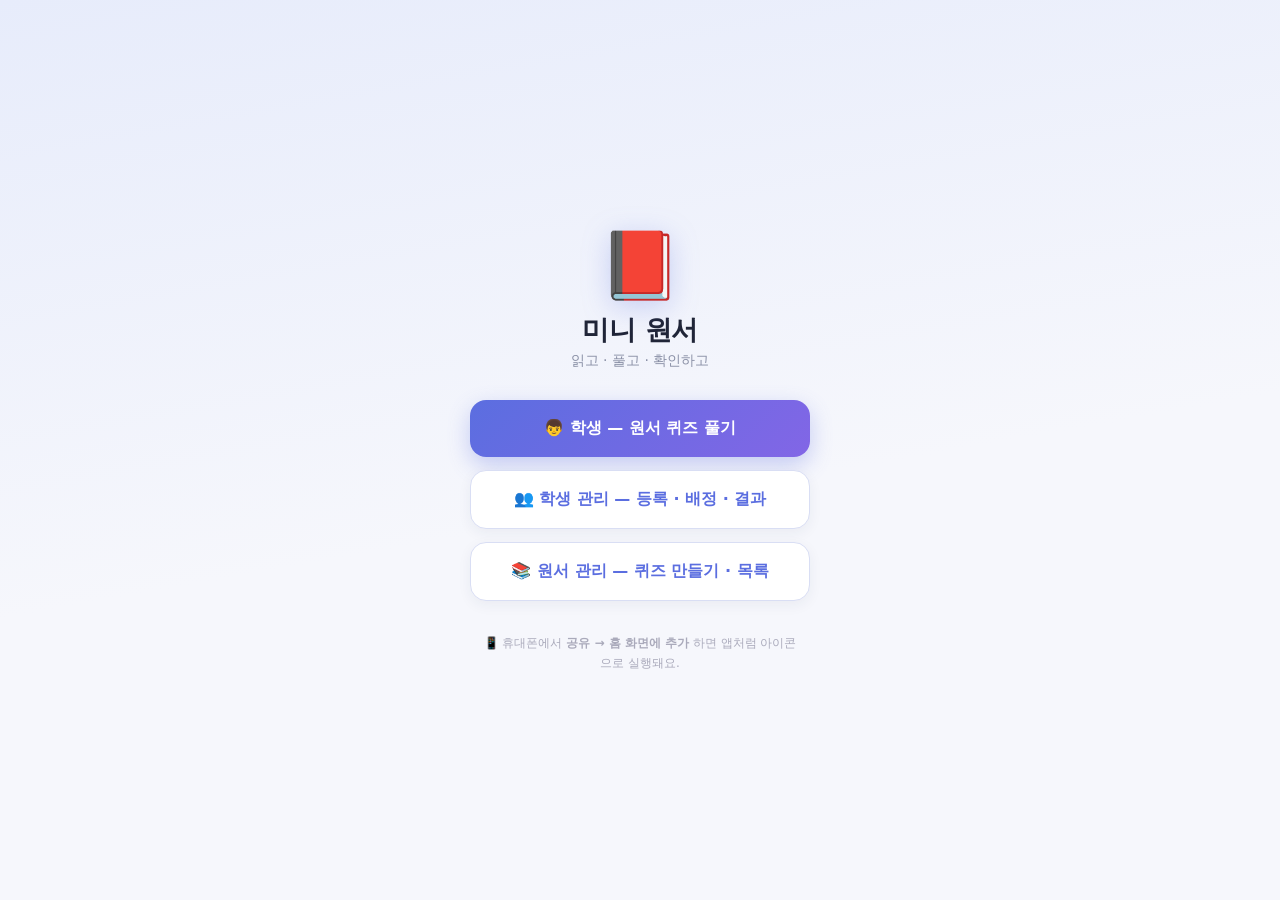
==== public/mini/index.html @ b8bfe3eb "미니 원서 앱 템플릿 초기화: studyplanner에서 분리 (수강생 실습용) - api/mini-reader.js + public/mini/ + sql/mini-setup.sq" ====
<!DOCTYPE html>
<html lang="ko">
<head>
<meta charset="UTF-8">
<meta name="viewport" content="width=device-width, initial-scale=1.0, viewport-fit=cover">
<title>미니 원서</title>
<link rel="manifest" href="/mini/manifest.json">
<meta name="theme-color" content="#5b6ee0">
<meta name="apple-mobile-web-app-capable" content="yes">
<meta name="apple-mobile-web-app-title" content="원서">
<link rel="icon" href="data:image/svg+xml,<svg xmlns='http://www.w3.org/2000/svg' viewBox='0 0 100 100'><text y='.9em' font-size='90'>📕</text></svg>">
<style>
  /* 색은 여기 --brand / --brand-2 만 바꾸면 됩니다 */
  :root { --brand:#5b6ee0; --brand-2:#8266e6; }
  * { box-sizing:border-box; }
  body { margin:0; min-height:100vh; background:linear-gradient(170deg,#e7ecfb,#f6f7fc 55%); font-family:'Noto Sans KR',system-ui,-apple-system,sans-serif; -webkit-font-smoothing:antialiased; display:flex; flex-direction:column; align-items:center; justify-content:center; padding:24px; }
  .logo { font-size:66px; filter:drop-shadow(0 6px 14px rgba(91,110,224,.28)); }
  h1 { font-size:27px; margin:8px 0 4px; color:#202538; font-weight:800; letter-spacing:-.01em; }
  .sub { color:#8a90a6; margin-bottom:30px; font-size:14px; }
  a.btn { display:block; width:100%; max-width:340px; text-align:center; text-decoration:none; padding:18px; border-radius:16px; font-size:16px; font-weight:700; margin-bottom:13px; transition:transform .1s ease, box-shadow .18s ease; }
  a.btn:hover { transform:translateY(-2px); }
  .student { background:linear-gradient(135deg,var(--brand),var(--brand-2)); color:#fff; box-shadow:0 8px 22px rgba(91,110,224,.32); }
  .teacher { background:#fff; color:var(--brand); border:1.5px solid #d9def4; box-shadow:0 4px 14px rgba(40,50,90,.06); }
  .tip { margin-top:20px; color:#aab; font-size:12px; text-align:center; max-width:320px; line-height:1.6; }
</style>
</head>
<body>
  <div class="logo">📕</div>
  <h1>미니 원서</h1>
  <div class="sub">읽고 · 풀고 · 확인하고</div>

  <a class="btn student" href="/mini/reader.html">👦 학생 — 원서 퀴즈 풀기</a>
  <a class="btn teacher" href="/mini/students.html">👥 학생 관리 — 등록 · 배정 · 결과</a>
  <a class="btn teacher" href="/mini/books.html">📚 원서 관리 — 퀴즈 만들기 · 목록</a>

  <div class="tip">📱 휴대폰에서 <b>공유 → 홈 화면에 추가</b> 하면 앱처럼 아이콘으로 실행돼요.</div>
</body>
</html>
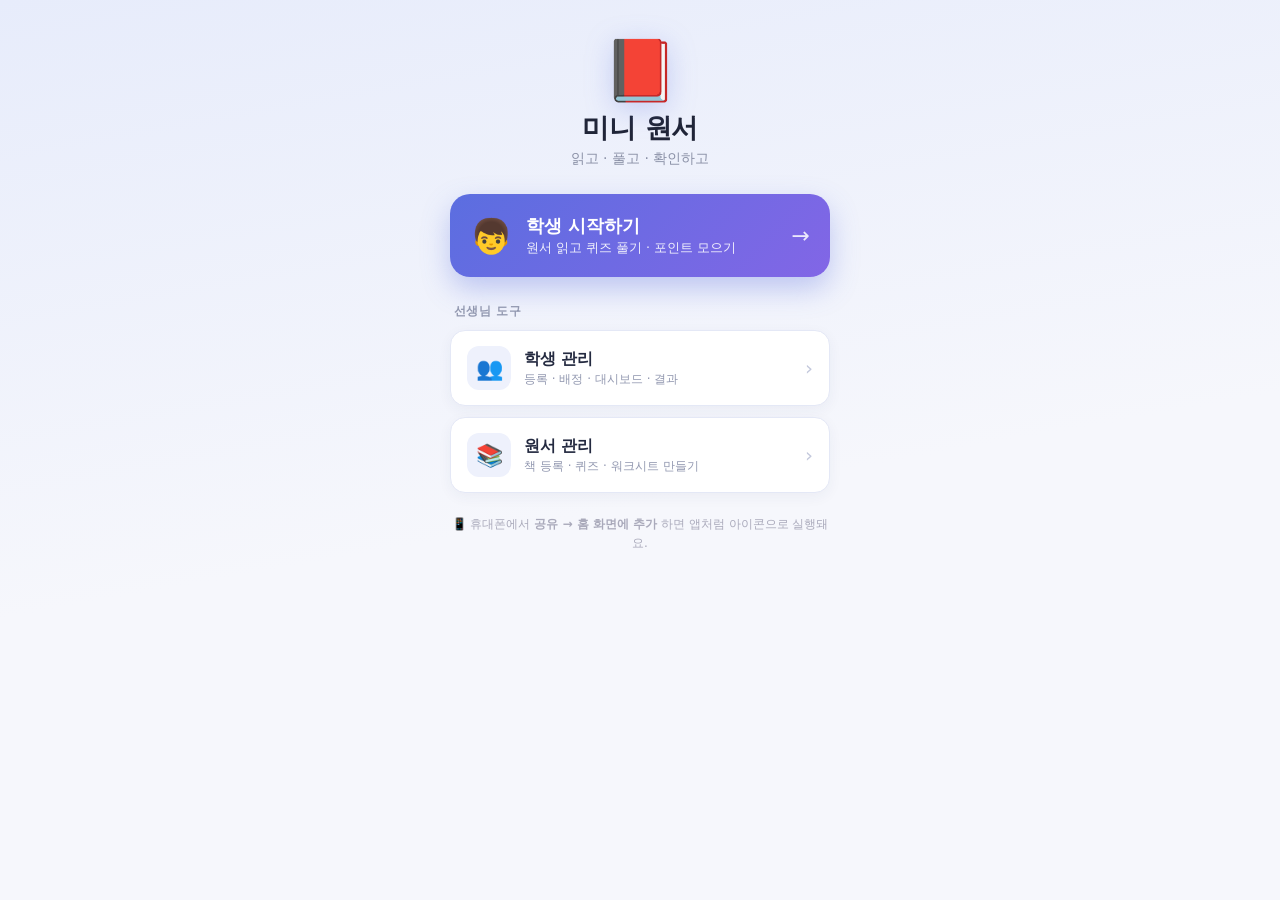
==== commit c666d20b: "홈 화면 디자인 정비 — 학생 대형 카드·선생님 도구 아이콘 카드 그룹" ====
--- a/public/mini/index.html
+++ b/public/mini/index.html
@@ -13,26 +13,63 @@
   /* 색은 여기 --brand / --brand-2 만 바꾸면 됩니다 */
   :root { --brand:#5b6ee0; --brand-2:#8266e6; }
   * { box-sizing:border-box; }
-  body { margin:0; min-height:100vh; background:linear-gradient(170deg,#e7ecfb,#f6f7fc 55%); font-family:'Noto Sans KR',system-ui,-apple-system,sans-serif; -webkit-font-smoothing:antialiased; display:flex; flex-direction:column; align-items:center; justify-content:center; padding:24px; }
-  .logo { font-size:66px; filter:drop-shadow(0 6px 14px rgba(91,110,224,.28)); }
-  h1 { font-size:27px; margin:8px 0 4px; color:#202538; font-weight:800; letter-spacing:-.01em; }
-  .sub { color:#8a90a6; margin-bottom:30px; font-size:14px; }
-  a.btn { display:block; width:100%; max-width:340px; text-align:center; text-decoration:none; padding:18px; border-radius:16px; font-size:16px; font-weight:700; margin-bottom:13px; transition:transform .1s ease, box-shadow .18s ease; }
-  a.btn:hover { transform:translateY(-2px); }
-  .student { background:linear-gradient(135deg,var(--brand),var(--brand-2)); color:#fff; box-shadow:0 8px 22px rgba(91,110,224,.32); }
-  .teacher { background:#fff; color:var(--brand); border:1.5px solid #d9def4; box-shadow:0 4px 14px rgba(40,50,90,.06); }
-  .tip { margin-top:20px; color:#aab; font-size:12px; text-align:center; max-width:320px; line-height:1.6; }
+  body { margin:0; min-height:100vh; background:linear-gradient(170deg,#e7ecfb,#f6f7fc 55%); font-family:'Noto Sans KR',system-ui,-apple-system,sans-serif; -webkit-font-smoothing:antialiased; display:flex; flex-direction:column; align-items:center; padding:40px 22px 32px; }
+  .shell { width:100%; max-width:380px; }
+  .hero { text-align:center; margin-bottom:26px; }
+  .logo { font-size:60px; filter:drop-shadow(0 6px 14px rgba(91,110,224,.28)); line-height:1; }
+  h1 { font-size:27px; margin:10px 0 4px; color:#202538; font-weight:800; letter-spacing:-.01em; }
+  .sub { color:#8a90a6; font-size:14px; }
+
+  /* 학생 대형 카드 */
+  a.student { display:flex; align-items:center; gap:14px; text-decoration:none; padding:20px; border-radius:20px; margin-bottom:26px;
+    background:linear-gradient(135deg,var(--brand),var(--brand-2)); color:#fff; box-shadow:0 12px 28px rgba(91,110,224,.34); transition:transform .12s ease, box-shadow .18s ease; }
+  a.student:hover { transform:translateY(-2px); box-shadow:0 16px 34px rgba(91,110,224,.42); }
+  a.student .ic { font-size:34px; flex:0 0 auto; }
+  a.student .tt { display:block; font-size:18px; font-weight:800; }
+  a.student .dd { display:block; font-size:12.5px; opacity:.9; margin-top:2px; }
+  a.student .arw { margin-left:auto; font-size:22px; opacity:.85; }
+
+  .label { font-size:12px; font-weight:800; color:#9298b0; letter-spacing:.04em; margin:0 4px 10px; text-transform:uppercase; }
+
+  /* 선생님 도구 카드 */
+  a.tool { display:flex; align-items:center; gap:13px; text-decoration:none; padding:15px 16px; border-radius:15px; margin-bottom:11px;
+    background:#fff; border:1.5px solid #e4e8f6; box-shadow:0 4px 14px rgba(40,50,90,.05); transition:transform .12s ease, box-shadow .18s ease, border-color .18s; }
+  a.tool:hover { transform:translateY(-2px); box-shadow:0 8px 20px rgba(40,50,90,.1); border-color:var(--brand); }
+  a.tool .ic { width:44px; height:44px; flex:0 0 auto; border-radius:12px; display:flex; align-items:center; justify-content:center; font-size:22px; background:#eef1fc; }
+  a.tool .tt { display:block; font-size:15.5px; font-weight:800; color:#242a40; }
+  a.tool .dd { display:block; font-size:12px; color:#9298b0; margin-top:1px; }
+  a.tool .arw { margin-left:auto; color:#c3c8dc; font-size:20px; }
+
+  .tip { margin-top:22px; color:#aab; font-size:12px; text-align:center; line-height:1.6; }
 </style>
 </head>
 <body>
-  <div class="logo">📕</div>
-  <h1>미니 원서</h1>
-  <div class="sub">읽고 · 풀고 · 확인하고</div>
+  <div class="shell">
+    <div class="hero">
+      <div class="logo">📕</div>
+      <h1>미니 원서</h1>
+      <div class="sub">읽고 · 풀고 · 확인하고</div>
+    </div>
 
-  <a class="btn student" href="/mini/reader.html">👦 학생 — 원서 퀴즈 풀기</a>
-  <a class="btn teacher" href="/mini/students.html">👥 학생 관리 — 등록 · 배정 · 결과</a>
-  <a class="btn teacher" href="/mini/books.html">📚 원서 관리 — 퀴즈 만들기 · 목록</a>
+    <a class="student" href="/mini/reader.html">
+      <span class="ic">👦</span>
+      <span><span class="tt">학생 시작하기</span><span class="dd">원서 읽고 퀴즈 풀기 · 포인트 모으기</span></span>
+      <span class="arw">→</span>
+    </a>
 
-  <div class="tip">📱 휴대폰에서 <b>공유 → 홈 화면에 추가</b> 하면 앱처럼 아이콘으로 실행돼요.</div>
+    <div class="label">선생님 도구</div>
+    <a class="tool" href="/mini/students.html">
+      <span class="ic">👥</span>
+      <span><span class="tt">학생 관리</span><span class="dd">등록 · 배정 · 대시보드 · 결과</span></span>
+      <span class="arw">›</span>
+    </a>
+    <a class="tool" href="/mini/books.html">
+      <span class="ic">📚</span>
+      <span><span class="tt">원서 관리</span><span class="dd">책 등록 · 퀴즈 · 워크시트 만들기</span></span>
+      <span class="arw">›</span>
+    </a>
+
+    <div class="tip">📱 휴대폰에서 <b>공유 → 홈 화면에 추가</b> 하면 앱처럼 아이콘으로 실행돼요.</div>
+  </div>
 </body>
 </html>
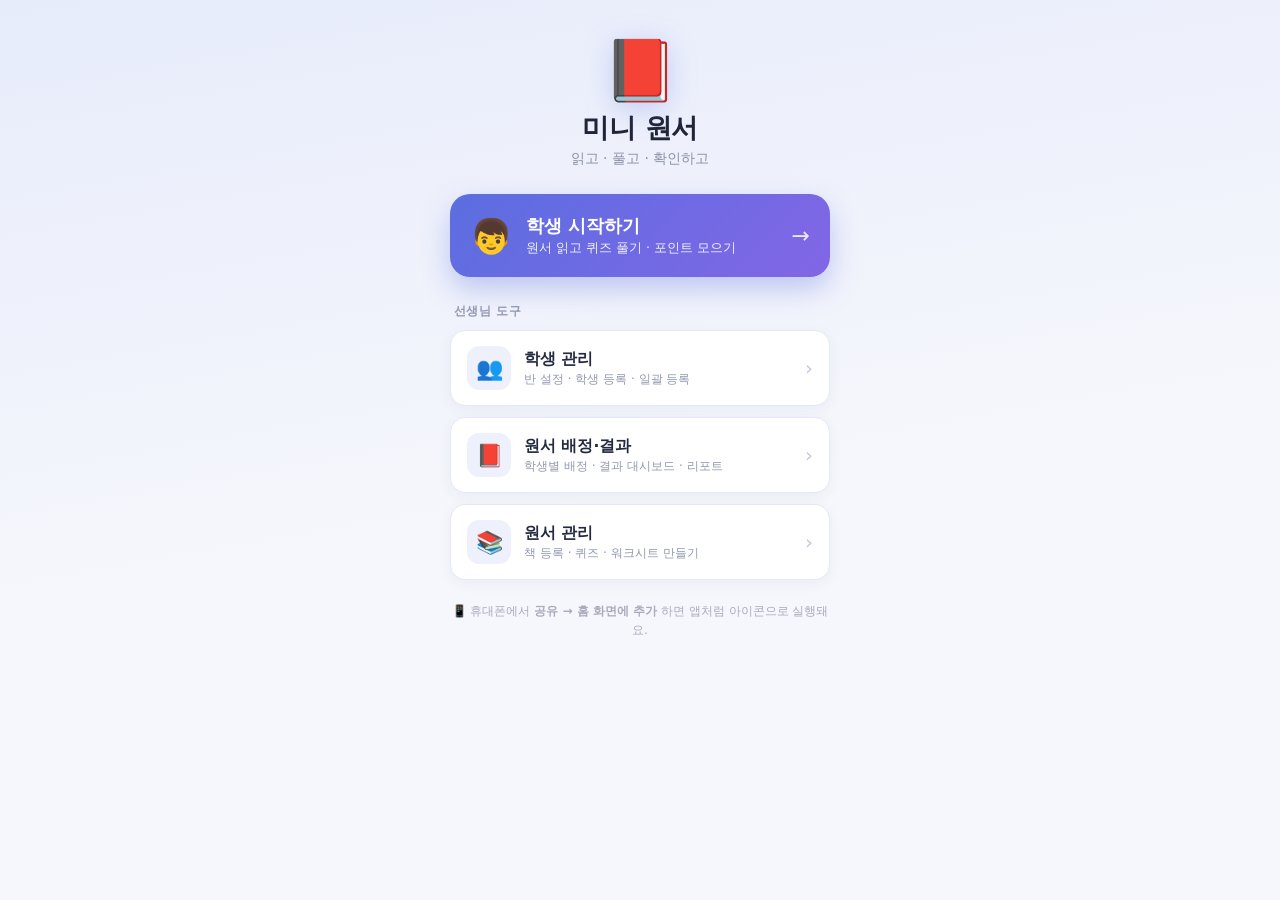
==== commit f95f4fae: "학생 관리 분리: 원서 배정·결과·학생별 상세를 새 페이지(assign.html)로 분리, students.html은 반·학생 등록만, 홈에 카드 추가" ====
--- a/public/mini/index.html
+++ b/public/mini/index.html
@@ -60,7 +60,12 @@
     <div class="label">선생님 도구</div>
     <a class="tool" href="/mini/students.html">
       <span class="ic">👥</span>
-      <span><span class="tt">학생 관리</span><span class="dd">등록 · 배정 · 대시보드 · 결과</span></span>
+      <span><span class="tt">학생 관리</span><span class="dd">반 설정 · 학생 등록 · 일괄 등록</span></span>
+      <span class="arw">›</span>
+    </a>
+    <a class="tool" href="/mini/assign.html">
+      <span class="ic">📕</span>
+      <span><span class="tt">원서 배정·결과</span><span class="dd">학생별 배정 · 결과 대시보드 · 리포트</span></span>
       <span class="arw">›</span>
     </a>
     <a class="tool" href="/mini/books.html">
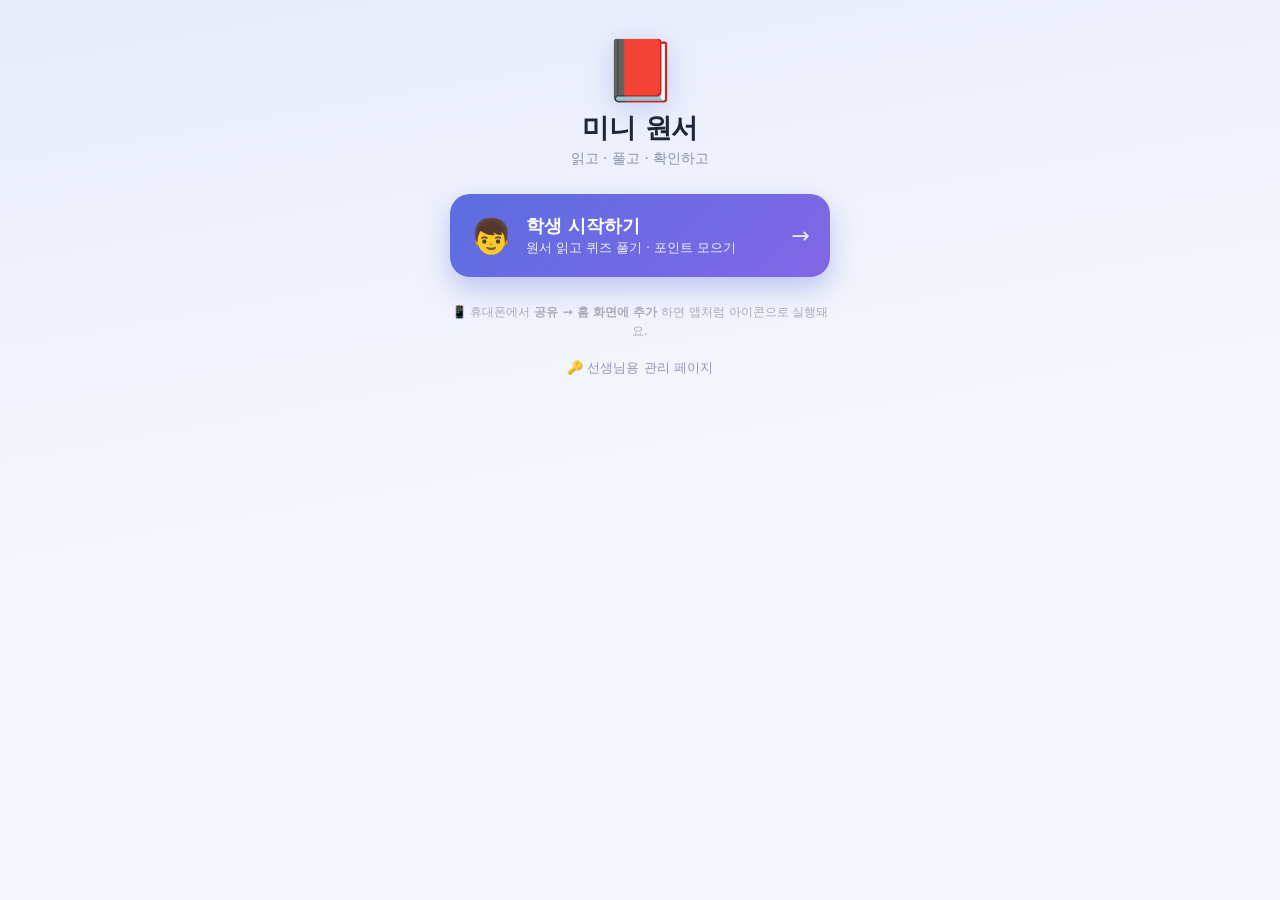
==== commit 3b35ba6f: "선생님/학생 화면 분리 — 학생은 관리 페이지 못 보게 - 학생 홈(index.html)은 '학생 시작하기'만, 관리 메뉴 제거 (하단에 작은 선생님용 링크) - 새 관리자 홈(a" ====
--- a/public/mini/index.html
+++ b/public/mini/index.html
@@ -41,6 +41,8 @@
   a.tool .arw { margin-left:auto; color:#c3c8dc; font-size:20px; }
 
   .tip { margin-top:22px; color:#aab; font-size:12px; text-align:center; line-height:1.6; }
+  .teacher-link { display:block; text-align:center; margin-top:18px; color:#9298b0; font-size:13px; text-decoration:none; }
+  .teacher-link:hover { color:var(--brand); text-decoration:underline; }
 </style>
 </head>
 <body>
@@ -57,24 +59,8 @@
       <span class="arw">→</span>
     </a>
 
-    <div class="label">선생님 도구</div>
-    <a class="tool" href="/mini/students.html">
-      <span class="ic">👥</span>
-      <span><span class="tt">학생 관리</span><span class="dd">반 설정 · 학생 등록 · 일괄 등록</span></span>
-      <span class="arw">›</span>
-    </a>
-    <a class="tool" href="/mini/assign.html">
-      <span class="ic">📕</span>
-      <span><span class="tt">원서 배정·결과</span><span class="dd">학생별 배정 · 결과 대시보드 · 리포트</span></span>
-      <span class="arw">›</span>
-    </a>
-    <a class="tool" href="/mini/books.html">
-      <span class="ic">📚</span>
-      <span><span class="tt">원서 관리</span><span class="dd">책 등록 · 퀴즈 · 워크시트 만들기</span></span>
-      <span class="arw">›</span>
-    </a>
-
     <div class="tip">📱 휴대폰에서 <b>공유 → 홈 화면에 추가</b> 하면 앱처럼 아이콘으로 실행돼요.</div>
+    <a class="teacher-link" href="/mini/admin.html">🔑 선생님용 관리 페이지</a>
   </div>
 </body>
 </html>
